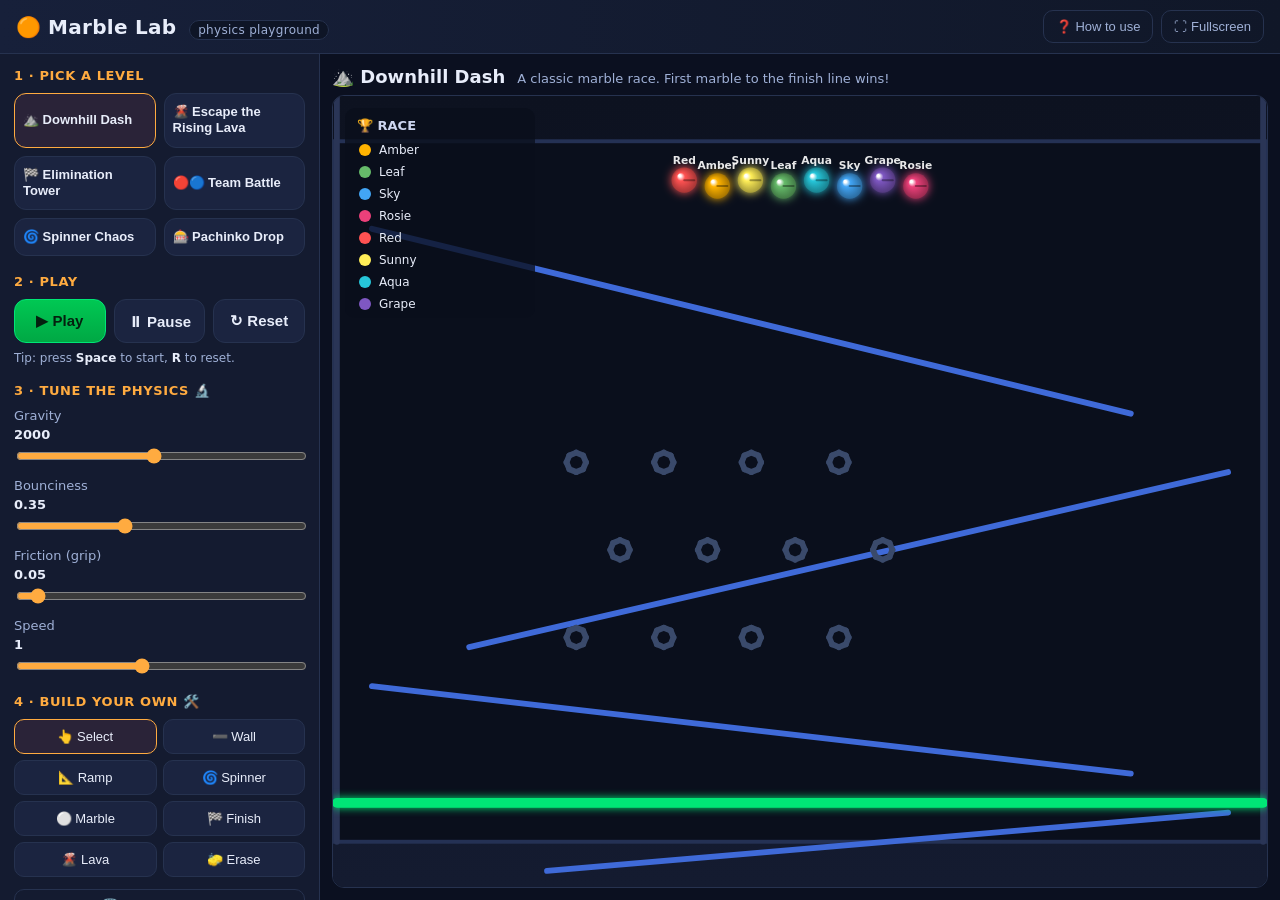
==== index.html @ df7a2346 "Add Marble Lab: a MIKAN-style physics marble simulator A dependency-free, browser-based 2D physics p" ====
<!doctype html>
<html lang="en">
<head>
  <meta charset="utf-8" />
  <meta name="viewport" content="width=device-width, initial-scale=1" />
  <title>Marble Lab — a MIKAN-style physics simulator</title>
  <link rel="stylesheet" href="css/style.css" />
</head>
<body>
  <header class="topbar">
    <div class="brand">🟠 <b>Marble Lab</b> <span class="tag">physics playground</span></div>
    <div class="top-actions">
      <button id="helpBtn" class="ghost">❓ How to use</button>
      <button id="fs" class="ghost">⛶ Fullscreen</button>
    </div>
  </header>

  <main class="layout">
    <!-- LEFT: controls -->
    <aside class="panel">
      <section class="group">
        <h3>1 · Pick a level</h3>
        <div id="levels" class="levels"></div>
      </section>

      <section class="group">
        <h3>2 · Play</h3>
        <div class="transport">
          <button id="play" class="big play">▶ Play</button>
          <button id="pause" class="big">⏸ Pause</button>
          <button id="reset" class="big">↻ Reset</button>
        </div>
        <p class="hint">Tip: press <b>Space</b> to start, <b>R</b> to reset.</p>
      </section>

      <section class="group">
        <h3>3 · Tune the physics 🔬</h3>
        <label class="slider">Gravity <span id="gravityVal"></span>
          <input id="gravity" type="range" min="200" max="4000" step="50" value="2000" />
        </label>
        <label class="slider">Bounciness <span id="bounceVal"></span>
          <input id="bounce" type="range" min="0" max="0.95" step="0.05" value="0.4" />
        </label>
        <label class="slider">Friction (grip) <span id="frictionVal"></span>
          <input id="friction" type="range" min="0" max="1" step="0.05" value="0.2" />
        </label>
        <label class="slider">Speed <span id="speedVal"></span>
          <input id="speed" type="range" min="0.25" max="2" step="0.05" value="1" />
        </label>
        <label class="slider" id="lavaRow">Lava speed <span id="lavaVal"></span>
          <input id="lava" type="range" min="5" max="80" step="1" value="22" />
        </label>
      </section>

      <section class="group">
        <h3>4 · Build your own 🛠️</h3>
        <div class="tools">
          <button id="tool-none" class="tool active" title="Just play, no building">👆 Select</button>
          <button id="tool-wall" class="tool" title="Drag to draw a wall">➖ Wall</button>
          <button id="tool-ramp" class="tool" title="Drag to draw a ramp">📐 Ramp</button>
          <button id="tool-spinner" class="tool" title="Drag to make a spinning bar">🌀 Spinner</button>
          <button id="tool-marble" class="tool" title="Click to drop a marble">⚪ Marble</button>
          <button id="tool-finish" class="tool" title="Drag to draw the finish line">🏁 Finish</button>
          <button id="tool-lava" class="tool" title="Turn rising lava on/off">🌋 Lava</button>
          <button id="tool-erase" class="tool" title="Click to erase">🧽 Erase</button>
        </div>
        <button id="clearAll" class="ghost wide">🗑️ Clear everything</button>
        <p class="hint">Drag on the play area to draw. Your build survives Reset ↻.</p>
      </section>

      <section class="group">
        <h3>5 · Look & feel 🎬</h3>
        <div class="toggles">
          <button id="tTrails" class="toggle on">✨ Trails</button>
          <button id="tNames" class="toggle on">🏷️ Names</button>
          <button id="tBoard" class="toggle on">🏆 Leaderboard</button>
          <button id="tMute" class="toggle">🔇 Mute</button>
        </div>
      </section>
    </aside>

    <!-- RIGHT: stage -->
    <section class="stage-area">
      <div class="stage-head">
        <span id="levelTitle" class="lv">Marble Lab</span>
        <span id="blurb" class="lv-blurb"></span>
      </div>
      <div id="stageWrap" class="stage-wrap">
        <canvas id="stage"></canvas>
      </div>
    </section>
  </main>

  <!-- HELP -->
  <div id="help" class="modal">
    <div class="modal-box">
      <button id="helpClose" class="modal-close">✖</button>
      <h2>🟠 Welcome to Marble Lab!</h2>
      <p>This is a physics playground inspired by the YouTuber <b>MIKAN</b>, who makes
      marble-race and survival videos. Marbles can't drive themselves — they only move
      because of <b>gravity</b>, <b>bouncing</b>, and <b>friction</b>, just like real life.</p>

      <h3>Quick start</h3>
      <ol>
        <li><b>Pick a level</b> on the left.</li>
        <li>Press <b>▶ Play</b> (or the Space bar). Watch the 3-2-1 countdown, then GO!</li>
        <li>Press <b>↻ Reset</b> to run it again — physics is a little different every time.</li>
      </ol>

      <h3>The three game modes</h3>
      <ul>
        <li>🏁 <b>Race</b> — first marble across the green finish line wins.</li>
        <li>🌋 <b>Survival</b> — lava rises from the bottom; the last marble alive wins.</li>
        <li>🏆 <b>Elimination</b> — every few seconds the marble in last place is out.</li>
      </ul>

      <h3>Be a scientist 🔬</h3>
      <p>Use the sliders to run experiments. Make a prediction first!
      <i>“If I turn gravity down, will the marbles bounce higher or lower? Will the race take longer?”</i>
      Then test it. Try bounciness at 0 vs 0.9, or friction at 0 (ice!) vs 1 (sticky).</p>

      <h3>Build your own 🛠️</h3>
      <p>Pick a build tool, then <b>drag</b> on the play area to draw walls, ramps,
      spinners and the finish line, or <b>click</b> to drop marbles or toggle lava.
      Use <b>Erase</b> to remove one thing, or <b>Clear everything</b> to start blank.</p>

      <h3>Make a video like MIKAN 🎥</h3>
      <ol>
        <li>Press <b>⛶ Fullscreen</b> for a clean, big picture.</li>
        <li>Turn on <b>Trails</b> and <b>Leaderboard</b> for that satisfying look.</li>
        <li>Screen-record your computer:
          <b>Windows</b> = Win+G (Game Bar), <b>Mac</b> = Shift+Cmd+5.</li>
        <li>Press Play, let the marbles race, and stop recording at the winner banner!</li>
      </ol>
      <button id="helpClose2" class="big play" onclick="document.getElementById('help').classList.remove('show')">Let's go! 🚀</button>
    </div>
  </div>

  <!-- scripts (plain files so it works by just opening index.html) -->
  <script src="js/physics.js"></script>
  <script src="js/content.js"></script>
  <script src="js/game.js"></script>
  <script src="js/render.js"></script>
  <script src="js/editor.js"></script>
  <script src="js/app.js"></script>
</body>
</html>
---- css/style.css ----
/* Marble Lab — kid-friendly, high-contrast, works in light & dark rooms. */
:root {
  --bg: #0b1020;
  --panel: #141b30;
  --panel2: #1b2440;
  --ink: #e8edfa;
  --muted: #9fb0d6;
  --accent: #ffab40;
  --accent2: #42a5f5;
  --good: #00e676;
  --line: #26324f;
  --radius: 12px;
}
* { box-sizing: border-box; }
html, body { margin: 0; height: 100%; }
body {
  background: var(--bg);
  color: var(--ink);
  font-family: system-ui, -apple-system, "Segoe UI", Roboto, sans-serif;
  display: flex; flex-direction: column; height: 100vh; overflow: hidden;
}

/* Top bar */
.topbar {
  display: flex; align-items: center; justify-content: space-between;
  padding: 10px 16px; background: linear-gradient(90deg, #17203a, #101728);
  border-bottom: 1px solid var(--line);
}
.brand { font-size: 20px; letter-spacing: .3px; }
.brand .tag {
  font-size: 12px; color: var(--muted); background: #0e1526;
  padding: 2px 8px; border-radius: 999px; margin-left: 6px; border: 1px solid var(--line);
}
.top-actions { display: flex; gap: 8px; }

/* Layout */
.layout { flex: 1; display: flex; min-height: 0; }
.panel {
  width: 320px; flex-shrink: 0; background: var(--panel);
  border-right: 1px solid var(--line); overflow-y: auto; padding: 14px;
}
.group { margin-bottom: 18px; }
.group h3 {
  margin: 0 0 10px; font-size: 13px; text-transform: uppercase;
  letter-spacing: .6px; color: var(--accent);
}

/* Levels */
.levels { display: grid; grid-template-columns: 1fr 1fr; gap: 8px; }
.level-btn {
  background: var(--panel2); border: 1px solid var(--line); color: var(--ink);
  border-radius: var(--radius); padding: 10px 8px; cursor: pointer; text-align: left;
  font-size: 13px; line-height: 1.25; transition: transform .08s, border-color .1s;
}
.level-btn:hover { transform: translateY(-2px); border-color: var(--accent2); }
.level-btn.active { border-color: var(--accent); background: #2a2338; }
.lv-title { font-weight: 600; }

/* Transport buttons */
.transport { display: flex; gap: 8px; }
.big {
  flex: 1; padding: 12px 6px; font-size: 15px; font-weight: 700; cursor: pointer;
  border-radius: var(--radius); border: 1px solid var(--line);
  background: var(--panel2); color: var(--ink); transition: transform .06s, background .1s;
}
.big:hover { transform: translateY(-1px); }
.big:active { transform: translateY(1px); }
.big.play { background: linear-gradient(180deg, #00c853, #00a844); border-color: #00e676; color: #04210f; }
.big.on { background: var(--accent); color: #241800; border-color: var(--accent); }

/* Sliders */
.slider { display: flex; flex-direction: column; gap: 4px; font-size: 13px; color: var(--muted); margin-bottom: 12px; }
.slider span { color: var(--ink); font-weight: 700; float: right; }
input[type=range] { width: 100%; accent-color: var(--accent); }

/* Tools */
.tools { display: grid; grid-template-columns: 1fr 1fr; gap: 6px; margin-bottom: 8px; }
.tool, .toggle {
  background: var(--panel2); border: 1px solid var(--line); color: var(--ink);
  border-radius: 10px; padding: 9px 6px; cursor: pointer; font-size: 13px; transition: border-color .1s, background .1s;
}
.tool:hover, .toggle:hover { border-color: var(--accent2); }
.tool.active { border-color: var(--accent); background: #2a2338; }
.toggles { display: grid; grid-template-columns: 1fr 1fr; gap: 6px; }
.toggle.on { border-color: var(--good); background: #10321f; color: #b9f6ca; }

.ghost {
  background: transparent; border: 1px solid var(--line); color: var(--muted);
  border-radius: 10px; padding: 8px 12px; cursor: pointer; font-size: 13px;
}
.ghost:hover { color: var(--ink); border-color: var(--accent2); }
.ghost.wide { width: 100%; margin-top: 4px; }
.hint { font-size: 12px; color: var(--muted); margin: 8px 0 0; }
.hint b { color: var(--ink); }

/* Stage */
.stage-area { flex: 1; display: flex; flex-direction: column; min-width: 0; padding: 12px; }
.stage-head { display: flex; align-items: baseline; gap: 12px; margin-bottom: 8px; }
.stage-head .lv { font-size: 18px; font-weight: 700; }
.stage-head .lv-blurb { font-size: 13px; color: var(--muted); }
.stage-wrap {
  flex: 1; background: #060a14; border: 1px solid var(--line);
  border-radius: var(--radius); overflow: hidden; position: relative; min-height: 0;
}
#stage { display: block; width: 100%; height: 100%; touch-action: none; }
.stage-wrap:fullscreen { border-radius: 0; }

/* Modal */
.modal {
  position: fixed; inset: 0; background: rgba(4,8,18,.75); display: none;
  align-items: center; justify-content: center; z-index: 50; padding: 20px;
}
.modal.show { display: flex; }
.modal-box {
  background: var(--panel); border: 1px solid var(--line); border-radius: 16px;
  max-width: 640px; max-height: 88vh; overflow-y: auto; padding: 26px 30px; position: relative;
}
.modal-box h2 { margin-top: 0; }
.modal-box h3 { color: var(--accent); margin-bottom: 6px; }
.modal-box p, .modal-box li { color: var(--muted); line-height: 1.5; }
.modal-box b { color: var(--ink); }
.modal-close {
  position: absolute; top: 12px; right: 14px; background: transparent; border: none;
  color: var(--muted); font-size: 20px; cursor: pointer;
}
.modal-box .big.play { margin-top: 14px; width: 100%; }

/* Scrollbar */
.panel::-webkit-scrollbar, .modal-box::-webkit-scrollbar { width: 10px; }
.panel::-webkit-scrollbar-thumb, .modal-box::-webkit-scrollbar-thumb { background: #24304e; border-radius: 8px; }

/* Small screens: stack the panel on top */
@media (max-width: 760px) {
  .layout { flex-direction: column; }
  .panel { width: 100%; max-height: 44vh; border-right: none; border-bottom: 1px solid var(--line); }
}
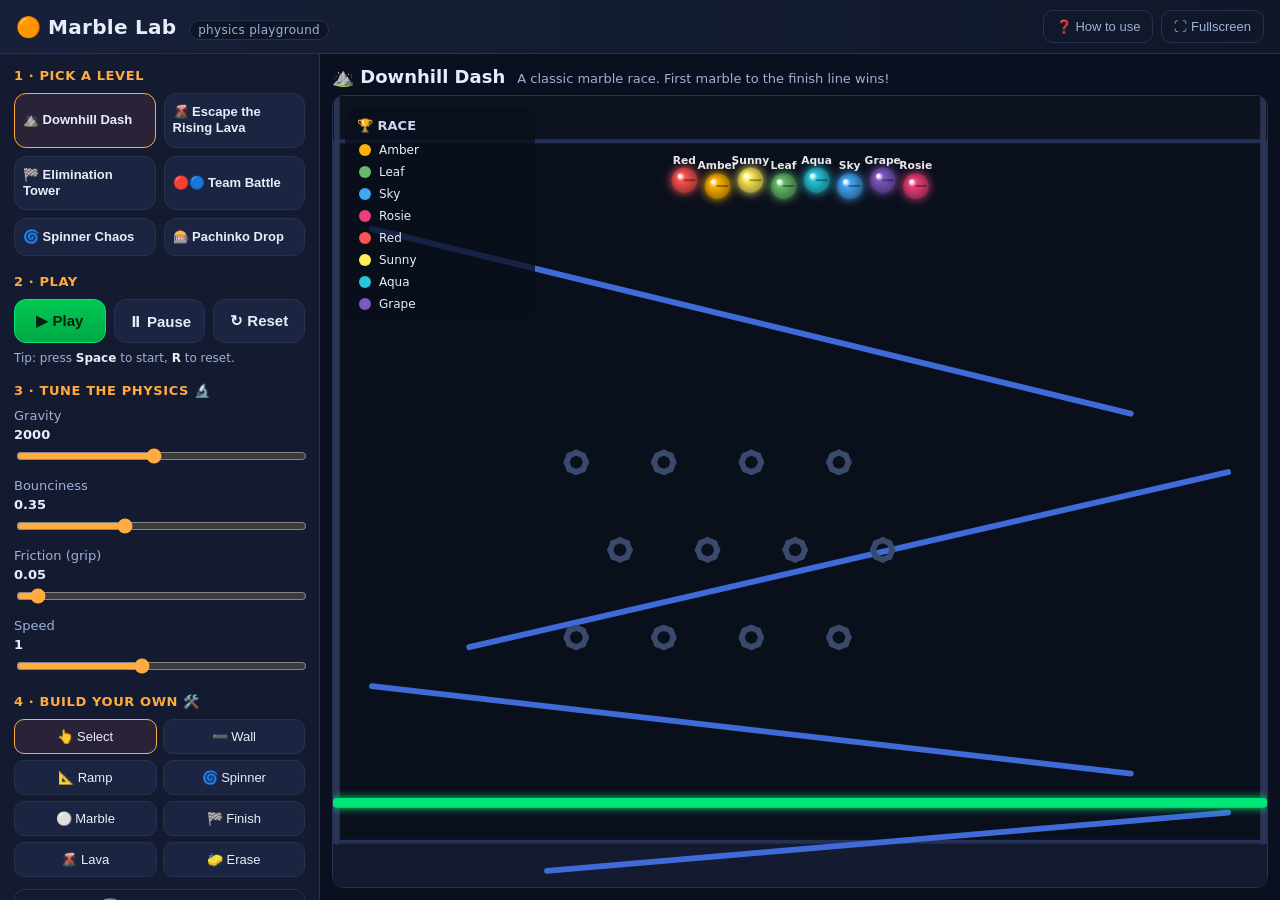
==== commit be7e5f85: "Make Marble Lab touch- and iPad-friendly - Stack the control panel above the stage on tablets/phones" ====
--- a/index.html
+++ b/index.html
@@ -2,7 +2,13 @@
 <html lang="en">
 <head>
   <meta charset="utf-8" />
-  <meta name="viewport" content="width=device-width, initial-scale=1" />
+  <meta name="viewport" content="width=device-width, initial-scale=1, maximum-scale=1, user-scalable=no" />
+  <!-- lets it run like a full-screen app when "Added to Home Screen" on iPad -->
+  <meta name="apple-mobile-web-app-capable" content="yes" />
+  <meta name="mobile-web-app-capable" content="yes" />
+  <meta name="apple-mobile-web-app-status-bar-style" content="black-translucent" />
+  <meta name="apple-mobile-web-app-title" content="Marble Lab" />
+  <meta name="theme-color" content="#0b1020" />
   <title>Marble Lab — a MIKAN-style physics simulator</title>
   <link rel="stylesheet" href="css/style.css" />
 </head>
--- a/css/style.css
+++ b/css/style.css
@@ -129,8 +129,11 @@
 .panel::-webkit-scrollbar, .modal-box::-webkit-scrollbar { width: 10px; }
 .panel::-webkit-scrollbar-thumb, .modal-box::-webkit-scrollbar-thumb { background: #24304e; border-radius: 8px; }
 
-/* Small screens: stack the panel on top */
-@media (max-width: 760px) {
+/* Tablets & phones (incl. iPad portrait): stack the panel on top of the stage */
+@media (max-width: 900px) {
   .layout { flex-direction: column; }
-  .panel { width: 100%; max-height: 44vh; border-right: none; border-bottom: 1px solid var(--line); }
+  .panel { width: 100%; max-height: 42vh; border-right: none; border-bottom: 1px solid var(--line); }
+  .stage-area { min-height: 52vh; }
+  /* bigger tap targets for little fingers */
+  .big, .tool, .toggle, .level-btn, .ghost { padding-top: 12px; padding-bottom: 12px; }
 }
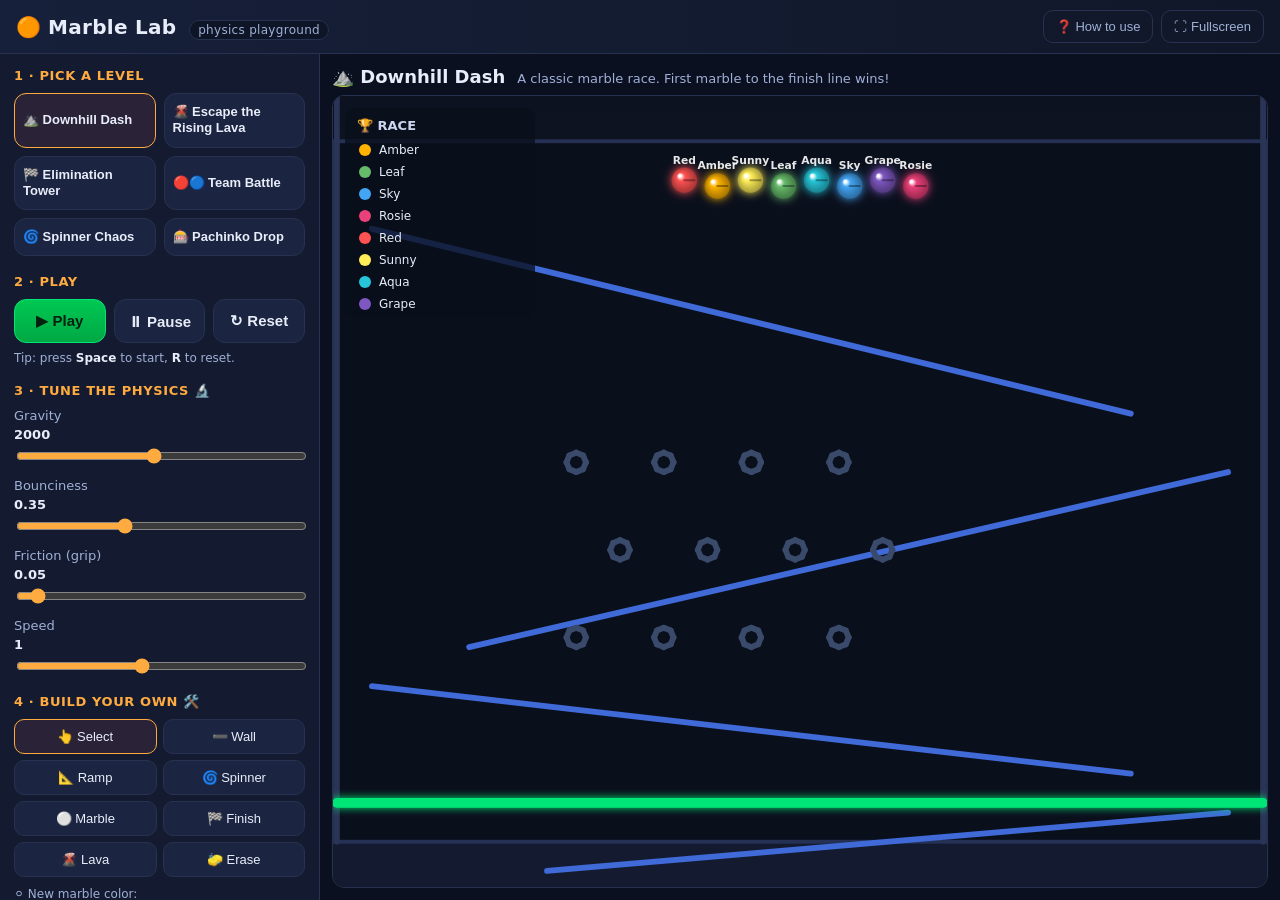
==== commit b29cdc23: "Let users pick the color of new marbles in the build editor Adds a color picker under the Marble too" ====
--- a/index.html
+++ b/index.html
@@ -69,6 +69,10 @@
           <button id="tool-finish" class="tool" title="Drag to draw the finish line">🏁 Finish</button>
           <button id="tool-lava" class="tool" title="Turn rising lava on/off">🌋 Lava</button>
           <button id="tool-erase" class="tool" title="Click to erase">🧽 Erase</button>
+        </div>
+        <div id="marbleColorRow" class="color-row">
+          <span class="color-label">⚪ New marble color:</span>
+          <div id="marbleColors" class="swatches"></div>
         </div>
         <button id="clearAll" class="ghost wide">🗑️ Clear everything</button>
         <p class="hint">Drag on the play area to draw. Your build survives Reset ↻.</p>
--- a/css/style.css
+++ b/css/style.css
@@ -84,6 +84,19 @@
 .toggles { display: grid; grid-template-columns: 1fr 1fr; gap: 6px; }
 .toggle.on { border-color: var(--good); background: #10321f; color: #b9f6ca; }
 
+/* Marble color picker */
+.color-row { margin-top: 10px; }
+.color-label { display: block; font-size: 12px; color: var(--muted); margin-bottom: 6px; }
+.swatches { display: flex; flex-wrap: wrap; gap: 6px; }
+.swatch {
+  width: 26px; height: 26px; padding: 0; border-radius: 50%;
+  border: 2px solid var(--line); cursor: pointer; transition: transform .06s;
+}
+.swatch:hover { transform: scale(1.12); }
+.swatch.sel { border-color: #fff; box-shadow: 0 0 0 2px var(--accent); }
+.swatch.auto { background: var(--panel2); font-size: 14px; line-height: 1; }
+.swatch.custom { width: 30px; height: 30px; background: none; }
+
 .ghost {
   background: transparent; border: 1px solid var(--line); color: var(--muted);
   border-radius: 10px; padding: 8px 12px; cursor: pointer; font-size: 13px;
